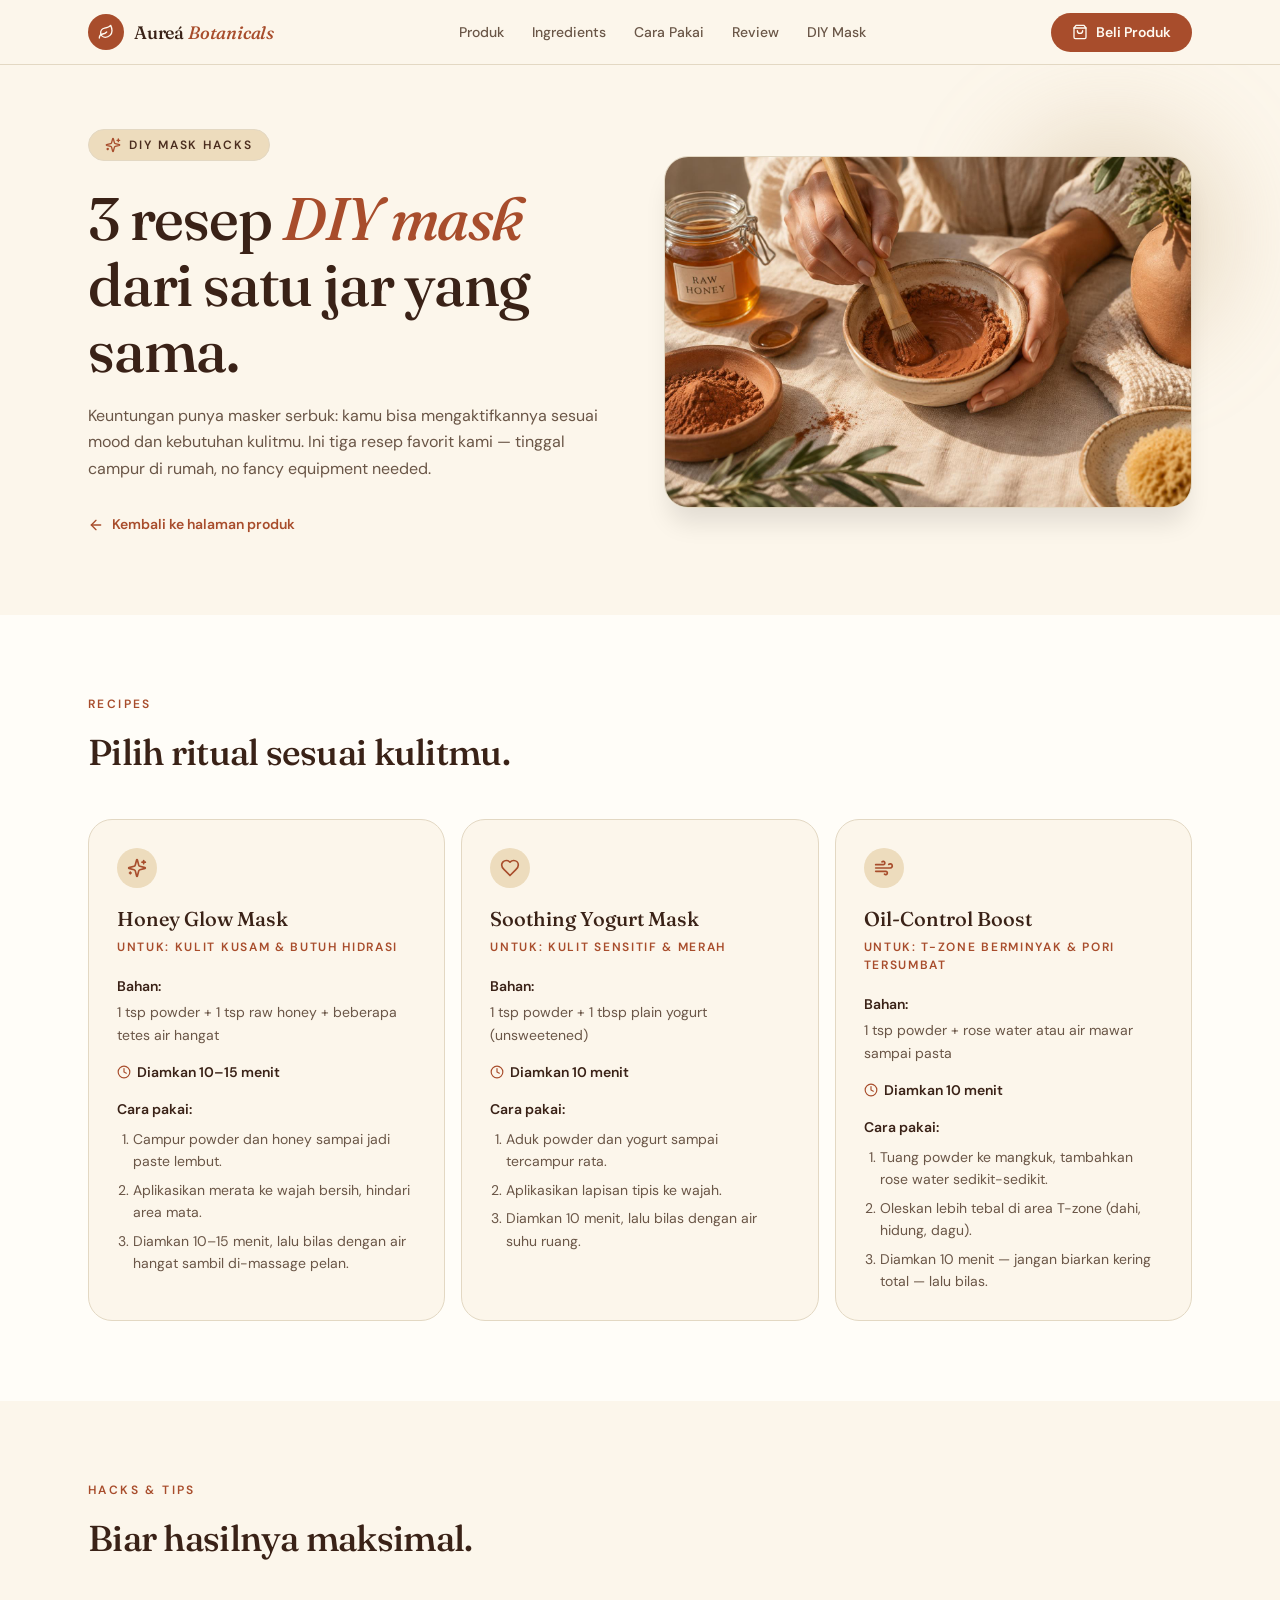
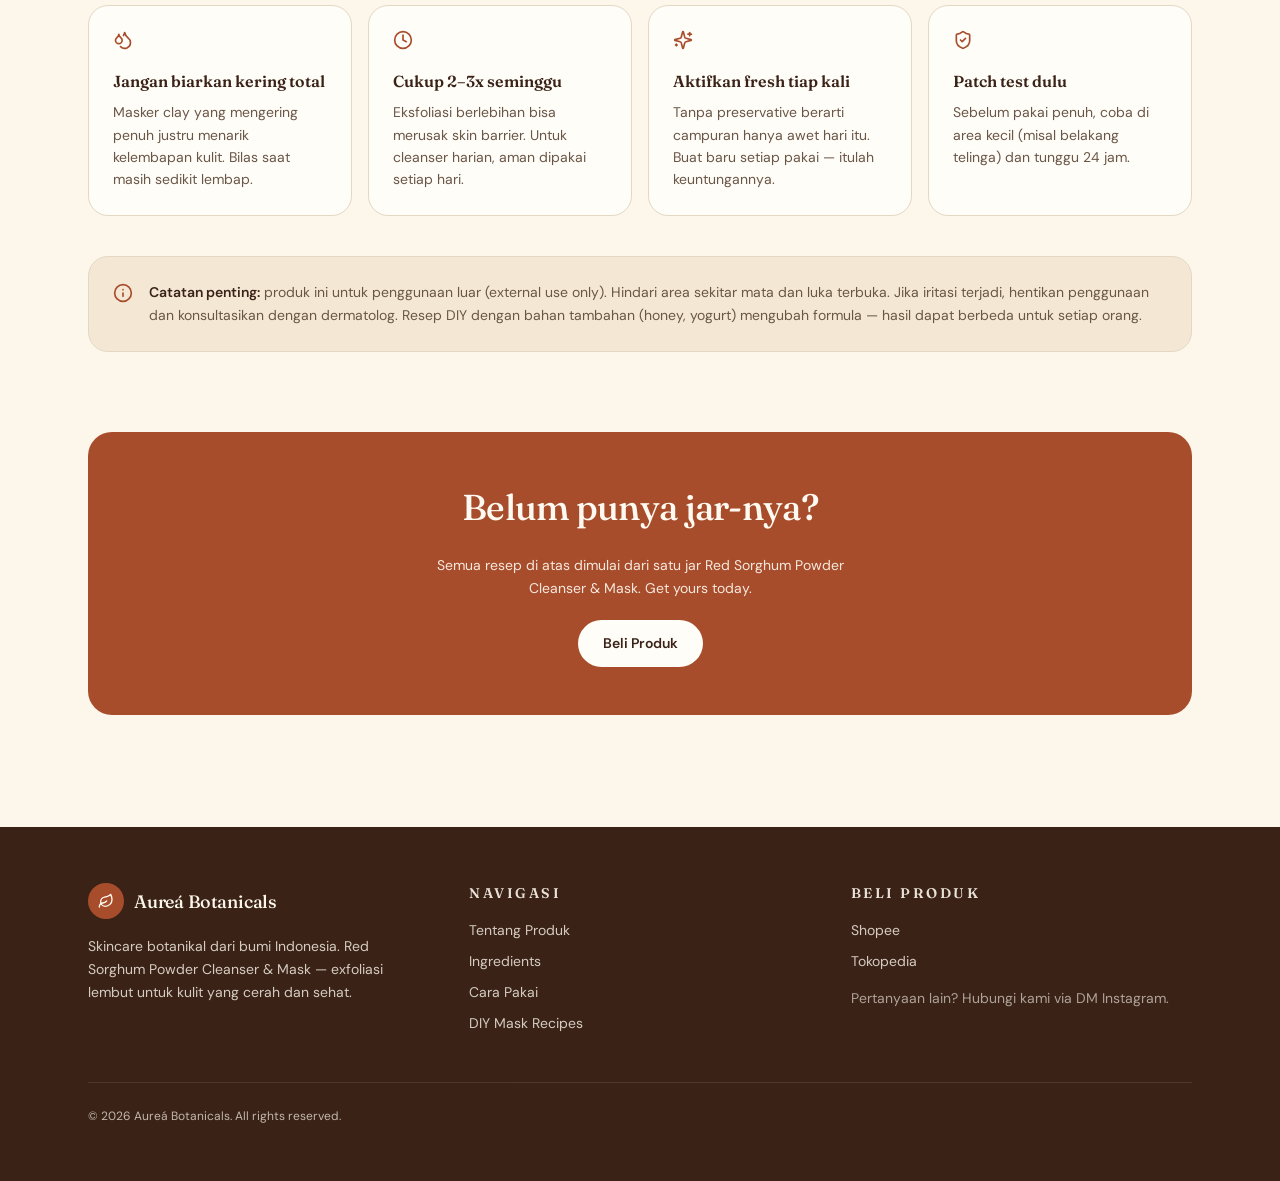
==== diy.html @ 3a6c2b1b "initial commit" ====
<!DOCTYPE html>
<html lang="id">
<head>
  <meta charset="utf-8" />
  <meta name="viewport" content="width=device-width, initial-scale=1" />
  <title>DIY Mask Recipes — Aureá Botanicals</title>
  <meta name="description" content="3 resep DIY mask dari Aureá Botanicals Red Sorghum Powder Cleanser & Mask: honey glow mask, soothing yogurt mask, dan oil-control boost." />
  <meta name="author" content="Aureá Botanicals" />
  <meta property="og:title" content="DIY Mask Recipes — Aureá Botanicals" />
  <meta property="og:description" content="3 resep DIY mask dari Red Sorghum Powder Cleanser & Mask — campur dengan honey, yogurt, atau rose water." />
  <meta property="og:type" content="website" />
  <meta name="twitter:card" content="summary_large_image" />
  <link rel="icon" href="favicon.ico" type="image/x-icon" />
  <link rel="preconnect" href="https://fonts.googleapis.com" />
  <link rel="preconnect" href="https://fonts.gstatic.com" crossorigin />
  <link rel="stylesheet" href="https://fonts.googleapis.com/css2?family=DM+Sans:opsz,wght@9..40,400;9..40,500;9..40,600;9..40,700&family=Fraunces:ital,opsz,wght@0,9..144,400;0,9..144,500;0,9..144,600;1,9..144,400;1,9..144,500&display=swap" />
  <link rel="stylesheet" href="css/style.css" />
</head>
<body>

  <!-- SVG icon sprite -->
  <svg xmlns="http://www.w3.org/2000/svg" style="display:none" aria-hidden="true">
    <symbol id="i-leaf" viewBox="0 0 24 24" fill="none" stroke="currentColor" stroke-width="2" stroke-linecap="round" stroke-linejoin="round"><path d="M11 20A7 7 0 0 1 9.8 6.1C15.5 5 17 4.48 19 2c1 2 2 4.18 2 8 0 5.5-4.78 10-10 10Z"/><path d="M2 21c0-3 1.85-5.36 5.08-6C9.5 14.52 12 13 13 12"/></symbol>
    <symbol id="i-bag" viewBox="0 0 24 24" fill="none" stroke="currentColor" stroke-width="2" stroke-linecap="round" stroke-linejoin="round"><path d="M6 2 3 6v14a2 2 0 0 0 2 2h14a2 2 0 0 0 2-2V6l-3-4Z"/><path d="M3 6h18"/><path d="M16 10a4 4 0 0 1-8 0"/></symbol>
    <symbol id="i-arrow-left" viewBox="0 0 24 24" fill="none" stroke="currentColor" stroke-width="2" stroke-linecap="round" stroke-linejoin="round"><path d="m12 19-7-7 7-7"/><path d="M19 12H5"/></symbol>
    <symbol id="i-shield" viewBox="0 0 24 24" fill="none" stroke="currentColor" stroke-width="2" stroke-linecap="round" stroke-linejoin="round"><path d="M20 13c0 5-3.5 7.5-7.66 8.95a1 1 0 0 1-.67-.01C7.5 20.5 4 18 4 13V6a1 1 0 0 1 1-1c2 0 4.5-1.2 6.24-2.72a1 1 0 0 1 1.52 0C14.51 3.81 17 5 19 5a1 1 0 0 1 1 1z"/><path d="m9 12 2 2 4-4"/></symbol>
    <symbol id="i-droplets" viewBox="0 0 24 24" fill="none" stroke="currentColor" stroke-width="2" stroke-linecap="round" stroke-linejoin="round"><path d="M7 16.3c2.2 0 4-1.83 4-4.05 0-1.16-.57-2.26-1.71-3.19S7.29 6.75 7 5.3c-.29 1.45-1.14 2.84-2.29 3.76S3 11.1 3 12.25c0 2.22 1.8 4.05 4 4.05z"/><path d="M12.56 6.6A10.97 10.97 0 0 0 14 3.02c.5 2.5 2 4.9 4 6.5s3 3.5 3 5.5a6.98 6.98 0 0 1-11.91 4.97"/></symbol>
    <symbol id="i-sparkles" viewBox="0 0 24 24" fill="none" stroke="currentColor" stroke-width="2" stroke-linecap="round" stroke-linejoin="round"><path d="M9.937 15.5A2 2 0 0 0 8.5 14.063l-6.135-1.582a.5.5 0 0 1 0-.962L8.5 9.936A2 2 0 0 0 9.937 8.5l1.582-6.135a.5.5 0 0 1 .963 0L14.063 8.5A2 2 0 0 0 15.5 9.937l6.135 1.581a.5.5 0 0 1 0 .964L15.5 14.063a2 2 0 0 0-1.437 1.437l-1.582 6.135a.5.5 0 0 1-.963 0z"/><path d="M20 3v4"/><path d="M22 5h-4"/><path d="M4 17v2"/><path d="M5 18H3"/></symbol>
    <symbol id="i-clock" viewBox="0 0 24 24" fill="none" stroke="currentColor" stroke-width="2" stroke-linecap="round" stroke-linejoin="round"><circle cx="12" cy="12" r="10"/><polyline points="12 6 12 12 16 14"/></symbol>
    <symbol id="i-heart" viewBox="0 0 24 24" fill="none" stroke="currentColor" stroke-width="2" stroke-linecap="round" stroke-linejoin="round"><path d="M19 14c1.49-1.46 3-3.21 3-5.5A5.5 5.5 0 0 0 16.5 3c-1.76 0-3 .5-4.5 2-1.5-1.5-2.74-2-4.5-2A5.5 5.5 0 0 0 2 8.5c0 2.3 1.5 4.05 3 5.5l7 7Z"/></symbol>
    <symbol id="i-wind" viewBox="0 0 24 24" fill="none" stroke="currentColor" stroke-width="2" stroke-linecap="round" stroke-linejoin="round"><path d="M17.7 7.7a2.5 2.5 0 1 1 1.8 4.3H2"/><path d="M9.6 4.6A2 2 0 1 1 11 8H2"/><path d="M12.6 19.4A2 2 0 1 0 14 16H2"/></symbol>
    <symbol id="i-info" viewBox="0 0 24 24" fill="none" stroke="currentColor" stroke-width="2" stroke-linecap="round" stroke-linejoin="round"><circle cx="12" cy="12" r="10"/><path d="M12 16v-4"/><path d="M12 8h.01"/></symbol>
  </svg>

  <header class="site-header">
    <div class="wrap">
      <a href="index.html" class="brand">
        <span class="brand-badge"><svg class="icon" width="18" height="18"><use href="#i-leaf"/></svg></span>
        <span class="brand-name">Aureá <em>Botanicals</em></span>
      </a>
      <nav class="main-nav">
        <a href="index.html#produk">Produk</a>
        <a href="index.html#ingredients">Ingredients</a>
        <a href="index.html#cara-pakai">Cara Pakai</a>
        <a href="index.html#review">Review</a>
        <a href="diy.html">DIY Mask</a>
      </nav>
      <!-- TODO: ganti href dengan link official store asli -->
      <a href="index.html#beli" class="btn btn-primary header-cta">
        <svg class="icon"><use href="#i-bag"/></svg>
        Beli Produk
      </a>
    </div>
  </header>

  <main>
    <!-- HERO -->
    <section>
      <div class="wrap hero-grid" style="padding-block:4rem 5rem">
        <div>
          <span class="badge">
            <svg class="icon"><use href="#i-sparkles"/></svg>
            DIY Mask Hacks
          </span>
          <h1 class="h1">3 resep <em>DIY mask</em> dari satu jar yang sama.</h1>
          <p class="hero-sub">
            Keuntungan punya masker serbuk: kamu bisa mengaktifkannya sesuai mood dan
            kebutuhan kulitmu. Ini tiga resep favorit kami — tinggal campur di rumah,
            no fancy equipment needed.
          </p>
          <div class="hero-actions">
            <a href="index.html" class="back-link">
              <svg class="icon"><use href="#i-arrow-left"/></svg>
              Kembali ke halaman produk
            </a>
          </div>
        </div>
        <div class="hero-figure">
          <img src="assets/diy-mixing.jpg" alt="Mencampur powder mask di mangkuk keramik dengan brush bambu" loading="lazy" width="1536" height="1024" />
        </div>
      </div>
    </section>

    <!-- RECIPES -->
    <section class="section section-card">
      <div class="wrap">
        <p class="eyebrow">Recipes</p>
        <h2 class="h2">Pilih ritual sesuai kulitmu.</h2>
        <div class="recipe-grid">
          <article class="recipe-card">
            <span class="recipe-icon"><svg class="icon"><use href="#i-sparkles"/></svg></span>
            <h3>Honey Glow Mask</h3>
            <p class="recipe-for">Untuk: kulit kusam &amp; butuh hidrasi</p>
            <div class="recipe-body">
              <div>
                <p class="label">Bahan:</p>
                <p class="value">1 tsp powder + 1 tsp raw honey + beberapa tetes air hangat</p>
              </div>
              <div>
                <p class="label recipe-time"><svg class="icon"><use href="#i-clock"/></svg> Diamkan 10–15 menit</p>
              </div>
              <div>
                <p class="label">Cara pakai:</p>
                <ol class="recipe-steps">
                  <li>Campur powder dan honey sampai jadi paste lembut.</li>
                  <li>Aplikasikan merata ke wajah bersih, hindari area mata.</li>
                  <li>Diamkan 10–15 menit, lalu bilas dengan air hangat sambil di-massage pelan.</li>
                </ol>
              </div>
            </div>
          </article>
          <article class="recipe-card">
            <span class="recipe-icon"><svg class="icon"><use href="#i-heart"/></svg></span>
            <h3>Soothing Yogurt Mask</h3>
            <p class="recipe-for">Untuk: kulit sensitif &amp; merah</p>
            <div class="recipe-body">
              <div>
                <p class="label">Bahan:</p>
                <p class="value">1 tsp powder + 1 tbsp plain yogurt (unsweetened)</p>
              </div>
              <div>
                <p class="label recipe-time"><svg class="icon"><use href="#i-clock"/></svg> Diamkan 10 menit</p>
              </div>
              <div>
                <p class="label">Cara pakai:</p>
                <ol class="recipe-steps">
                  <li>Aduk powder dan yogurt sampai tercampur rata.</li>
                  <li>Aplikasikan lapisan tipis ke wajah.</li>
                  <li>Diamkan 10 menit, lalu bilas dengan air suhu ruang.</li>
                </ol>
              </div>
            </div>
          </article>
          <article class="recipe-card">
            <span class="recipe-icon"><svg class="icon"><use href="#i-wind"/></svg></span>
            <h3>Oil-Control Boost</h3>
            <p class="recipe-for">Untuk: T-zone berminyak &amp; pori tersumbat</p>
            <div class="recipe-body">
              <div>
                <p class="label">Bahan:</p>
                <p class="value">1 tsp powder + rose water atau air mawar sampai pasta</p>
              </div>
              <div>
                <p class="label recipe-time"><svg class="icon"><use href="#i-clock"/></svg> Diamkan 10 menit</p>
              </div>
              <div>
                <p class="label">Cara pakai:</p>
                <ol class="recipe-steps">
                  <li>Tuang powder ke mangkuk, tambahkan rose water sedikit-sedikit.</li>
                  <li>Oleskan lebih tebal di area T-zone (dahi, hidung, dagu).</li>
                  <li>Diamkan 10 menit — jangan biarkan kering total — lalu bilas.</li>
                </ol>
              </div>
            </div>
          </article>
        </div>
      </div>
    </section>

    <!-- TIPS -->
    <section class="section">
      <div class="wrap">
        <p class="eyebrow">Hacks &amp; Tips</p>
        <h2 class="h2">Biar hasilnya maksimal.</h2>
        <div class="tips-grid">
          <div class="tip-card">
            <svg class="icon"><use href="#i-droplets"/></svg>
            <h3>Jangan biarkan kering total</h3>
            <p>Masker clay yang mengering penuh justru menarik kelembapan kulit. Bilas saat masih sedikit lembap.</p>
          </div>
          <div class="tip-card">
            <svg class="icon"><use href="#i-clock"/></svg>
            <h3>Cukup 2–3x seminggu</h3>
            <p>Eksfoliasi berlebihan bisa merusak skin barrier. Untuk cleanser harian, aman dipakai setiap hari.</p>
          </div>
          <div class="tip-card">
            <svg class="icon"><use href="#i-sparkles"/></svg>
            <h3>Aktifkan fresh tiap kali</h3>
            <p>Tanpa preservative berarti campuran hanya awet hari itu. Buat baru setiap pakai — itulah keuntungannya.</p>
          </div>
          <div class="tip-card">
            <svg class="icon"><use href="#i-shield"/></svg>
            <h3>Patch test dulu</h3>
            <p>Sebelum pakai penuh, coba di area kecil (misal belakang telinga) dan tunggu 24 jam.</p>
          </div>
        </div>
        <div class="note-box">
          <svg class="icon"><use href="#i-info"/></svg>
          <p>
            <strong>Catatan penting:</strong> produk ini untuk penggunaan luar (external use only).
            Hindari area sekitar mata dan luka terbuka. Jika iritasi terjadi, hentikan penggunaan
            dan konsultasikan dengan dermatolog. Resep DIY dengan bahan tambahan (honey, yogurt)
            mengubah formula — hasil dapat berbeda untuk setiap orang.
          </p>
        </div>
      </div>
    </section>

    <!-- CTA -->
    <section style="padding-bottom:1rem">
      <div class="wrap">
        <div class="cta-box">
          <h2>Belum punya jar-nya?</h2>
          <p>Semua resep di atas dimulai dari satu jar Red Sorghum Powder Cleanser &amp; Mask. Get yours today.</p>
          <a href="index.html#beli" class="btn">Beli Produk</a>
        </div>
      </div>
    </section>
  </main>

  <footer class="site-footer">
    <div class="wrap">
      <div class="footer-grid">
        <div class="footer-col">
          <div class="brand">
            <span class="brand-badge"><svg class="icon" width="18" height="18"><use href="#i-leaf"/></svg></span>
            <span class="brand-name">Aureá Botanicals</span>
          </div>
          <p class="footer-about">
            Skincare botanikal dari bumi Indonesia. Red Sorghum Powder Cleanser &amp; Mask —
            exfoliasi lembut untuk kulit yang cerah dan sehat.
          </p>
        </div>
        <div class="footer-col">
          <p class="footer-title">Navigasi</p>
          <ul class="footer-links">
            <li><a href="index.html#produk">Tentang Produk</a></li>
            <li><a href="index.html#ingredients">Ingredients</a></li>
            <li><a href="index.html#cara-pakai">Cara Pakai</a></li>
            <li><a href="diy.html">DIY Mask Recipes</a></li>
          </ul>
        </div>
        <div class="footer-col">
          <p class="footer-title">Beli Produk</p>
          <ul class="footer-links">
            <li><a href="index.html#beli">Shopee</a></li>
            <li><a href="index.html#beli">Tokopedia</a></li>
          </ul>
          <p class="footer-note">Pertanyaan lain? Hubungi kami via DM Instagram.</p>
        </div>
      </div>
      <div class="footer-bottom">© 2026 Aureá Botanicals. All rights reserved.</div>
    </div>
  </footer>

</body>
</html>
---- css/style.css ----
/* ============================================================
   Aureá Botanicals — static site stylesheet
   Earthy Warm design system (mirrors src/styles.css tokens)
   ============================================================ */

:root {
  --radius: 0.75rem;
  --background: oklch(0.975 0.016 85);
  --foreground: oklch(0.28 0.042 45);
  --card: oklch(0.995 0.008 85);
  --primary: oklch(0.53 0.128 40);
  --primary-foreground: oklch(0.985 0.012 85);
  --secondary: oklch(0.9 0.045 82);
  --secondary-foreground: oklch(0.33 0.05 45);
  --muted-foreground: oklch(0.47 0.035 60);
  --accent: oklch(0.71 0.075 78);
  --border: oklch(0.885 0.03 82);
  --font-sans: "DM Sans", ui-sans-serif, system-ui, sans-serif;
  --font-display: "Fraunces", Georgia, "Times New Roman", serif;
}

* {
  margin: 0;
  padding: 0;
  box-sizing: border-box;
  border-color: var(--border);
}

html {
  scroll-behavior: smooth;
}

body {
  background-color: var(--background);
  color: var(--foreground);
  font-family: var(--font-sans);
  line-height: 1.5;
  -webkit-font-smoothing: antialiased;
}

::selection {
  background-color: var(--primary);
  color: var(--primary-foreground);
}

img {
  display: block;
  max-width: 100%;
  height: auto;
}

a {
  color: inherit;
  text-decoration: none;
}

ul,
ol {
  list-style: none;
}

.icon {
  width: 1rem;
  height: 1rem;
  flex-shrink: 0;
}

/* ---------- Layout ---------- */

.wrap {
  max-width: 72rem;
  margin-inline: auto;
  padding-inline: 1.5rem;
}

.section {
  padding-block: 5rem;
  scroll-margin-top: 5rem;
}

.section-card {
  background-color: var(--card);
}

.eyebrow {
  font-size: 0.75rem;
  font-weight: 600;
  text-transform: uppercase;
  letter-spacing: 0.2em;
  color: var(--primary);
}

.h2 {
  margin-top: 0.75rem;
  font-family: var(--font-display);
  font-size: clamp(1.875rem, 4vw, 2.25rem);
  font-weight: 500;
  letter-spacing: -0.02em;
  max-width: 42rem;
}

.lead {
  margin-top: 1rem;
  max-width: 42rem;
  color: var(--muted-foreground);
  line-height: 1.65;
}

/* ---------- Header ---------- */

.site-header {
  position: sticky;
  top: 0;
  z-index: 50;
  border-bottom: 1px solid var(--border);
  background: color-mix(in srgb, var(--background) 88%, transparent);
  backdrop-filter: blur(10px);
}

.site-header .wrap {
  display: flex;
  align-items: center;
  justify-content: space-between;
  height: 4rem;
}

.brand {
  display: flex;
  align-items: center;
  gap: 0.625rem;
}

.brand-badge {
  display: flex;
  align-items: center;
  justify-content: center;
  width: 2.25rem;
  height: 2.25rem;
  border-radius: 9999px;
  background: var(--primary);
  color: var(--primary-foreground);
}

.brand-name {
  font-family: var(--font-display);
  font-size: 1.125rem;
  font-weight: 500;
  letter-spacing: -0.01em;
}

.brand-name em {
  color: var(--primary);
}

.main-nav {
  display: none;
  align-items: center;
  gap: 1.75rem;
}

.main-nav a {
  font-size: 0.875rem;
  font-weight: 500;
  color: var(--muted-foreground);
  transition: color 0.2s;
}

.main-nav a:hover {
  color: var(--foreground);
}

/* ---------- Buttons ---------- */

.btn {
  display: inline-flex;
  align-items: center;
  gap: 0.5rem;
  border-radius: 9999px;
  padding: 0.625rem 1.25rem;
  font-size: 0.875rem;
  font-weight: 600;
  transition: background-color 0.2s, color 0.2s;
  cursor: pointer;
  border: 1px solid transparent;
}

.btn-primary {
  background: var(--primary);
  color: var(--primary-foreground);
}

.btn-primary:hover {
  background: color-mix(in srgb, var(--primary) 88%, black);
}

.btn-outline {
  background: var(--card);
  border-color: var(--border);
  color: var(--foreground);
}

.btn-outline:hover {
  background: var(--accent);
}

.header-cta {
  padding: 0.5rem 1rem;
}

@media (min-width: 768px) {
  .main-nav {
    display: flex;
  }
  .header-cta {
    padding: 0.5rem 1.25rem;
  }
}

/* ---------- Hero ---------- */

.hero-grid {
  display: grid;
  gap: 3rem;
  align-items: center;
  padding-block: 4rem 5rem;
}

.badge {
  display: inline-flex;
  align-items: center;
  gap: 0.5rem;
  border: 1px solid var(--border);
  background: var(--secondary);
  color: var(--secondary-foreground);
  border-radius: 9999px;
  padding: 0.375rem 1rem;
  font-size: 0.75rem;
  font-weight: 600;
  text-transform: uppercase;
  letter-spacing: 0.16em;
}

.badge .icon {
  color: var(--primary);
}

.h1 {
  margin-top: 1.5rem;
  font-family: var(--font-display);
  font-size: clamp(2.25rem, 6vw, 3.75rem);
  font-weight: 500;
  line-height: 1.1;
  letter-spacing: -0.02em;
}

.h1 em {
  font-style: italic;
  color: var(--primary);
}

.hero-sub {
  margin-top: 1.25rem;
  max-width: 32rem;
  color: var(--muted-foreground);
  line-height: 1.65;
}

.hero-actions {
  margin-top: 2rem;
  display: flex;
  flex-wrap: wrap;
  gap: 0.75rem;
}

.hero-actions .btn {
  padding: 0.75rem 1.5rem;
}

.hero-perks {
  margin-top: 2.5rem;
  display: flex;
  flex-wrap: wrap;
  gap: 0.75rem 1.75rem;
  font-size: 0.875rem;
  color: var(--muted-foreground);
}

.hero-perks span {
  display: inline-flex;
  align-items: center;
  gap: 0.5rem;
}

.hero-perks .icon {
  color: var(--primary);
}

.hero-figure {
  position: relative;
}

.hero-figure::before {
  content: "";
  position: absolute;
  top: -2rem;
  right: -2rem;
  width: 14rem;
  height: 14rem;
  border-radius: 9999px;
  background: color-mix(in srgb, var(--accent) 30%, transparent);
  filter: blur(48px);
}

.hero-figure img {
  position: relative;
  border-radius: calc(var(--radius) + 12px);
  border: 1px solid var(--border);
  box-shadow: 0 20px 25px -5px rgb(0 0 0 / 0.1);
  object-fit: cover;
}

@media (min-width: 1024px) {
  .hero-grid {
    grid-template-columns: 1fr 1fr;
    padding-block: 6rem 7rem;
  }
}

/* ---------- About + stats ---------- */

.about-grid {
  margin-top: 2.5rem;
  display: grid;
  gap: 2.5rem;
}

.about-copy p + p {
  margin-top: 1rem;
}

.about-copy p,
.about-copy li {
  color: var(--muted-foreground);
  line-height: 1.65;
}

.about-copy strong {
  color: var(--foreground);
  font-weight: 600;
}

.check-list {
  margin-top: 1.75rem;
  display: grid;
  gap: 0.75rem;
}

.check-list li {
  display: flex;
  align-items: flex-start;
  gap: 0.75rem;
  font-size: 0.875rem;
  line-height: 1.6;
}

.check-list .icon {
  margin-top: 0.15rem;
  color: var(--primary);
}

.stats-grid {
  display: grid;
  grid-template-columns: 1fr 1fr;
  gap: 1rem;
  align-self: start;
}

.stat-card {
  border: 1px solid var(--border);
  background: color-mix(in srgb, var(--secondary) 50%, transparent);
  border-radius: calc(var(--radius) + 8px);
  padding: 1.5rem;
}

.stat-value {
  font-family: var(--font-display);
  font-size: 1.875rem;
  font-weight: 500;
  color: var(--primary);
}

.stat-label {
  margin-top: 0.375rem;
  font-size: 0.875rem;
  color: var(--muted-foreground);
}

@media (min-width: 1024px) {
  .about-grid {
    grid-template-columns: 1fr 1fr;
  }
}

/* ---------- Ingredients overview ---------- */

.ing-grid {
  margin-top: 2.5rem;
  display: grid;
  gap: 2.5rem;
  align-items: start;
}

.ing-grid > img {
  border-radius: calc(var(--radius) + 12px);
  border: 1px solid var(--border);
  box-shadow: 0 10px 15px -3px rgb(0 0 0 / 0.1);
  object-fit: cover;
}

.ing-cards {
  display: grid;
  gap: 1rem;
}

.ing-card {
  border: 1px solid var(--border);
  background: var(--card);
  border-radius: calc(var(--radius) + 8px);
  padding: 1.5rem;
  transition: box-shadow 0.2s;
}

.ing-card:hover {
  box-shadow: 0 4px 6px -1px rgb(0 0 0 / 0.1);
}

.ing-role {
  font-size: 0.75rem;
  font-weight: 600;
  text-transform: uppercase;
  letter-spacing: 0.14em;
  color: var(--primary);
}

.ing-card h3 {
  margin-top: 0.5rem;
  font-family: var(--font-display);
  font-size: 1.125rem;
  font-weight: 500;
}

.ing-card p {
  margin-top: 0.5rem;
  font-size: 0.875rem;
  line-height: 1.6;
  color: var(--muted-foreground);
}

@media (min-width: 640px) {
  .ing-cards {
    grid-template-columns: 1fr 1fr;
  }
}

@media (min-width: 1024px) {
  .ing-grid {
    grid-template-columns: 2fr 3fr;
  }
}

/* ---------- Ingredients explained (accordion) ---------- */

.acc-list {
  margin-top: 2.5rem;
  display: grid;
  gap: 1rem;
}

.acc {
  border: 1px solid var(--border);
  background: var(--background);
  border-radius: calc(var(--radius) + 8px);
  padding: 1.25rem 1.5rem;
}

.acc summary {
  display: flex;
  align-items: center;
  justify-content: space-between;
  gap: 1rem;
  cursor: pointer;
  list-style: none;
}

.acc summary::-webkit-details-marker {
  display: none;
}

.acc-plus {
  display: flex;
  align-items: center;
  justify-content: center;
  width: 2rem;
  height: 2rem;
  flex-shrink: 0;
  border-radius: 9999px;
  border: 1px solid var(--border);
  color: var(--muted-foreground);
  transition: transform 0.2s;
}

.acc[open] .acc-plus {
  transform: rotate(45deg);
}

.acc h3 {
  margin-top: 0.25rem;
  font-family: var(--font-display);
  font-size: 1.125rem;
  font-weight: 500;
}

.acc-body {
  margin-top: 1rem;
  font-size: 0.875rem;
  line-height: 1.65;
  color: var(--muted-foreground);
}

.acc-body strong {
  color: var(--foreground);
  font-weight: 500;
}

.acc-note {
  margin-top: 1.5rem;
  font-size: 0.75rem;
  line-height: 1.6;
  color: var(--muted-foreground);
}

/* ---------- How to use ---------- */

.steps-grid {
  margin-top: 2.5rem;
  display: grid;
  gap: 1rem;
}

.step-card {
  border: 1px solid var(--border);
  background: var(--card);
  border-radius: calc(var(--radius) + 12px);
  padding: 2rem;
}

.step-num {
  font-family: var(--font-display);
  font-size: 2.25rem;
  font-weight: 500;
  color: var(--accent);
}

.step-card h3 {
  margin-top: 1rem;
  font-family: var(--font-display);
  font-size: 1.25rem;
  font-weight: 500;
}

.step-card p {
  margin-top: 0.5rem;
  font-size: 0.875rem;
  line-height: 1.6;
  color: var(--muted-foreground);
}

@media (min-width: 768px) {
  .steps-grid {
    grid-template-columns: repeat(3, 1fr);
  }
}

/* ---------- Buy section ---------- */

.buy-box {
  border: 1px solid var(--border);
  background: color-mix(in srgb, var(--secondary) 60%, transparent);
  border-radius: calc(var(--radius) + 12px);
  padding: 2rem;
}

.buy-grid {
  display: grid;
  gap: 2.5rem;
  align-items: center;
}

.buy-actions {
  margin-top: 2rem;
  display: flex;
  flex-wrap: wrap;
  gap: 0.75rem;
}

.buy-actions .btn {
  padding: 0.75rem 1.5rem;
}

.btn-secondary {
  background: var(--card);
  border-color: color-mix(in srgb, var(--primary) 40%, transparent);
  color: var(--foreground);
}

.btn-secondary:hover {
  background: color-mix(in srgb, var(--accent) 40%, transparent);
}

.benefits-grid {
  display: grid;
  grid-template-columns: 1fr 1fr;
  gap: 1rem;
}

.benefit-card {
  border: 1px solid var(--border);
  background: var(--card);
  border-radius: calc(var(--radius) + 8px);
  padding: 1.25rem;
}

.benefit-card .icon {
  color: var(--primary);
  width: 1.25rem;
  height: 1.25rem;
}

.benefit-card p {
  margin-top: 0.75rem;
  font-size: 0.875rem;
  line-height: 1.6;
}

@media (min-width: 1024px) {
  .buy-box {
    padding: 3rem;
  }
  .buy-grid {
    grid-template-columns: 1fr 1fr;
  }
}

/* ---------- Testimonials ---------- */

.testi-grid {
  margin-top: 2.5rem;
  display: grid;
  gap: 1rem;
}

.testi-card {
  display: flex;
  flex-direction: column;
  border: 1px solid var(--border);
  background: var(--background);
  border-radius: calc(var(--radius) + 12px);
  padding: 1.75rem;
}

.stars {
  display: flex;
  gap: 0.25rem;
  color: var(--primary);
}

.testi-card blockquote {
  margin-top: 1rem;
  flex: 1;
  font-size: 0.875rem;
  line-height: 1.65;
  color: var(--muted-foreground);
}

.testi-meta {
  margin-top: 1.5rem;
  display: flex;
  align-items: center;
  gap: 0.75rem;
}

.avatar {
  display: flex;
  align-items: center;
  justify-content: center;
  width: 2.5rem;
  height: 2.5rem;
  border-radius: 9999px;
  background: var(--secondary);
  color: var(--secondary-foreground);
  font-family: var(--font-display);
  font-size: 0.875rem;
  font-weight: 600;
}

.testi-meta .name {
  font-size: 0.875rem;
  font-weight: 600;
}

.testi-meta .tag {
  font-size: 0.75rem;
  color: var(--muted-foreground);
}

@media (min-width: 768px) {
  .testi-grid {
    grid-template-columns: repeat(3, 1fr);
  }
}

/* ---------- DIY page ---------- */

.recipe-grid {
  margin-top: 2.5rem;
  display: grid;
  gap: 1rem;
}

.recipe-card {
  display: flex;
  flex-direction: column;
  border: 1px solid var(--border);
  background: var(--background);
  border-radius: calc(var(--radius) + 12px);
  padding: 1.75rem;
}

.recipe-icon {
  display: flex;
  align-items: center;
  justify-content: center;
  width: 2.5rem;
  height: 2.5rem;
  border-radius: 9999px;
  background: var(--secondary);
}

.recipe-icon .icon {
  color: var(--primary);
  width: 1.25rem;
  height: 1.25rem;
}

.recipe-card h3 {
  margin-top: 1rem;
  font-family: var(--font-display);
  font-size: 1.25rem;
  font-weight: 500;
}

.recipe-for {
  margin-top: 0.25rem;
  font-size: 0.75rem;
  font-weight: 600;
  text-transform: uppercase;
  letter-spacing: 0.14em;
  color: var(--primary);
}

.recipe-body {
  margin-top: 1.25rem;
  display: grid;
  gap: 1rem;
  font-size: 0.875rem;
}

.recipe-body .label {
  font-weight: 600;
}

.recipe-body .value {
  margin-top: 0.25rem;
  line-height: 1.6;
  color: var(--muted-foreground);
}

.recipe-time {
  display: flex;
  align-items: center;
  gap: 0.375rem;
  font-weight: 600;
}

.recipe-time .icon {
  color: var(--primary);
  width: 0.875rem;
  height: 0.875rem;
}

.recipe-steps {
  margin-top: 0.5rem;
  padding-left: 1rem;
  list-style: decimal;
  display: grid;
  gap: 0.375rem;
  line-height: 1.6;
  color: var(--muted-foreground);
}

@media (min-width: 768px) {
  .recipe-grid {
    grid-template-columns: repeat(3, 1fr);
  }
}

.tips-grid {
  margin-top: 2.5rem;
  display: grid;
  gap: 1rem;
}

.tip-card {
  border: 1px solid var(--border);
  background: var(--card);
  border-radius: calc(var(--radius) + 8px);
  padding: 1.5rem;
}

.tip-card .icon {
  color: var(--primary);
  width: 1.25rem;
  height: 1.25rem;
}

.tip-card h3 {
  margin-top: 0.75rem;
  font-family: var(--font-display);
  font-size: 1rem;
  font-weight: 600;
}

.tip-card p {
  margin-top: 0.5rem;
  font-size: 0.875rem;
  line-height: 1.6;
  color: var(--muted-foreground);
}

@media (min-width: 640px) {
  .tips-grid {
    grid-template-columns: 1fr 1fr;
  }
}

@media (min-width: 1024px) {
  .tips-grid {
    grid-template-columns: repeat(4, 1fr);
  }
}

.note-box {
  margin-top: 2.5rem;
  display: flex;
  align-items: flex-start;
  gap: 1rem;
  border: 1px solid var(--border);
  background: color-mix(in srgb, var(--secondary) 50%, transparent);
  border-radius: calc(var(--radius) + 8px);
  padding: 1.5rem;
}

.note-box .icon {
  margin-top: 0.15rem;
  color: var(--primary);
  width: 1.25rem;
  height: 1.25rem;
}

.note-box p {
  font-size: 0.875rem;
  line-height: 1.65;
  color: var(--muted-foreground);
}

.note-box strong {
  color: var(--foreground);
  font-weight: 600;
}

.cta-box {
  display: flex;
  flex-direction: column;
  align-items: center;
  gap: 1.25rem;
  border-radius: calc(var(--radius) + 12px);
  background: var(--primary);
  color: var(--primary-foreground);
  padding: 3rem 2rem;
  text-align: center;
}

.cta-box h2 {
  font-family: var(--font-display);
  font-size: clamp(1.875rem, 4vw, 2.25rem);
  font-weight: 500;
  letter-spacing: -0.02em;
}

.cta-box p {
  max-width: 28rem;
  font-size: 0.875rem;
  line-height: 1.65;
  opacity: 0.9;
}

.cta-box .btn {
  background: var(--card);
  color: var(--foreground);
  padding: 0.75rem 1.5rem;
}

.cta-box .btn:hover {
  background: var(--accent);
}

/* ---------- Footer ---------- */

.site-footer {
  margin-top: 6rem;
  background: var(--foreground);
  color: var(--background);
}

.site-footer .wrap {
  padding-block: 3.5rem;
}

.footer-grid {
  display: grid;
  gap: 2.5rem;
}

.footer-col p,
.footer-col a,
.footer-col li {
  font-size: 0.875rem;
}

.footer-about {
  margin-top: 1rem;
  max-width: 20rem;
  line-height: 1.65;
  opacity: 0.8;
}

.footer-title {
  font-family: var(--font-display);
  font-size: 0.875rem;
  font-weight: 600;
  text-transform: uppercase;
  letter-spacing: 0.18em;
  opacity: 0.9;
}

.footer-links {
  margin-top: 1rem;
  display: grid;
  gap: 0.625rem;
}

.footer-links a {
  opacity: 0.8;
  transition: opacity 0.2s;
}

.footer-links a:hover {
  opacity: 1;
}

.footer-note {
  margin-top: 1rem;
  font-size: 0.75rem;
  opacity: 0.6;
}

.footer-bottom {
  margin-top: 3rem;
  padding-top: 1.5rem;
  border-top: 1px solid color-mix(in srgb, var(--background) 15%, transparent);
  font-size: 0.75rem;
  opacity: 0.7;
}

@media (min-width: 768px) {
  .footer-grid {
    grid-template-columns: repeat(3, 1fr);
  }
}

/* ---------- Misc ---------- */

.back-link {
  display: inline-flex;
  align-items: center;
  gap: 0.5rem;
  font-size: 0.875rem;
  font-weight: 600;
  color: var(--primary);
}

.back-link:hover {
  text-decoration: underline;
}
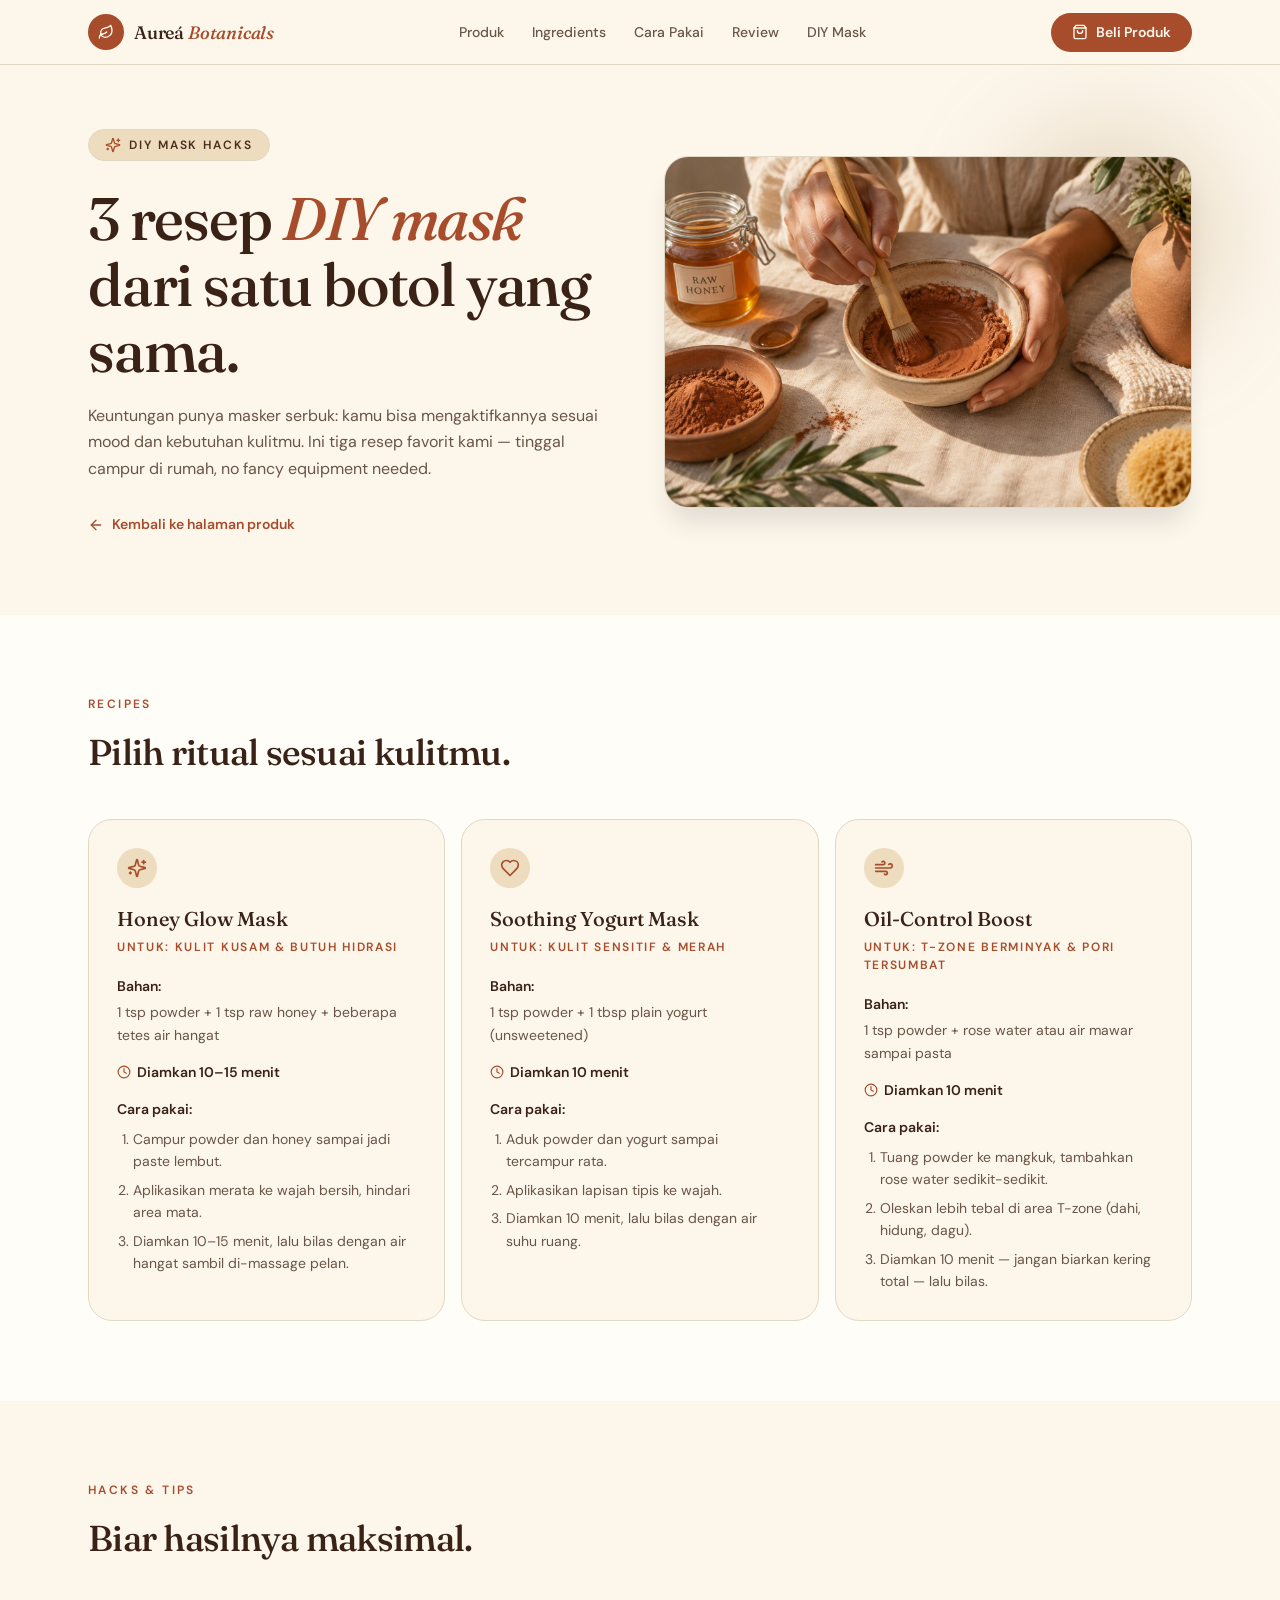
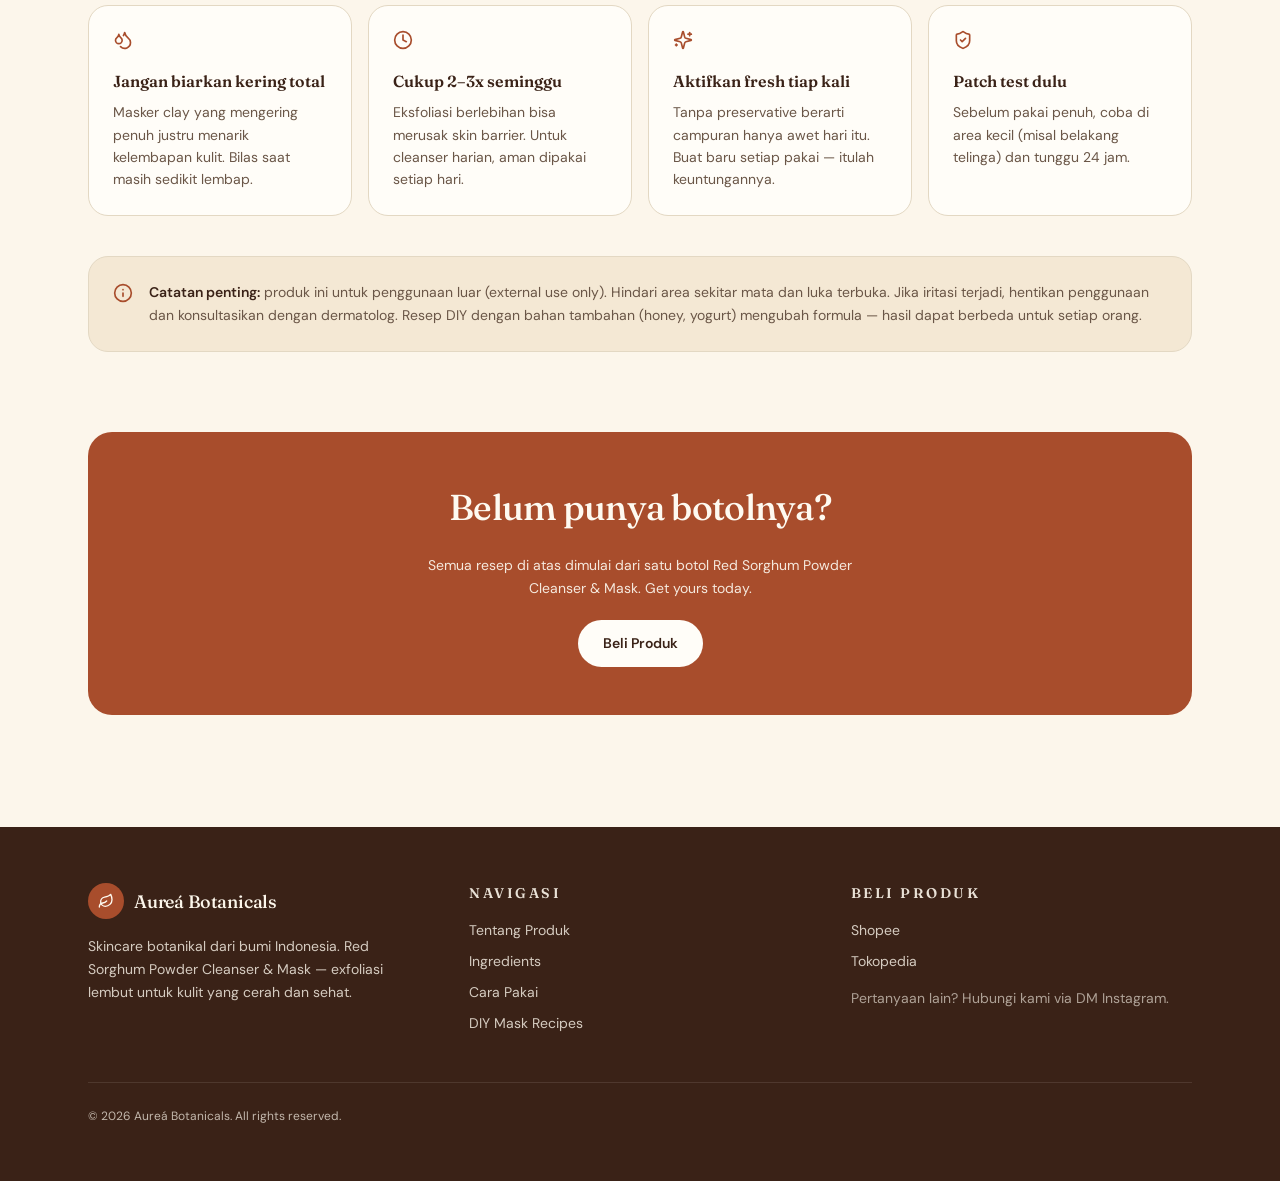
==== commit 24c19a61: "Update diy.html" ====
--- a/diy.html
+++ b/diy.html
@@ -62,7 +62,7 @@
             <svg class="icon"><use href="#i-sparkles"/></svg>
             DIY Mask Hacks
           </span>
-          <h1 class="h1">3 resep <em>DIY mask</em> dari satu jar yang sama.</h1>
+          <h1 class="h1">3 resep <em>DIY mask</em> dari satu botol yang sama.</h1>
           <p class="hero-sub">
             Keuntungan punya masker serbuk: kamu bisa mengaktifkannya sesuai mood dan
             kebutuhan kulitmu. Ini tiga resep favorit kami — tinggal campur di rumah,
@@ -200,8 +200,8 @@
     <section style="padding-bottom:1rem">
       <div class="wrap">
         <div class="cta-box">
-          <h2>Belum punya jar-nya?</h2>
-          <p>Semua resep di atas dimulai dari satu jar Red Sorghum Powder Cleanser &amp; Mask. Get yours today.</p>
+          <h2>Belum punya botolnya?</h2>
+          <p>Semua resep di atas dimulai dari satu botol Red Sorghum Powder Cleanser &amp; Mask. Get yours today.</p>
           <a href="index.html#beli" class="btn">Beli Produk</a>
         </div>
       </div>
